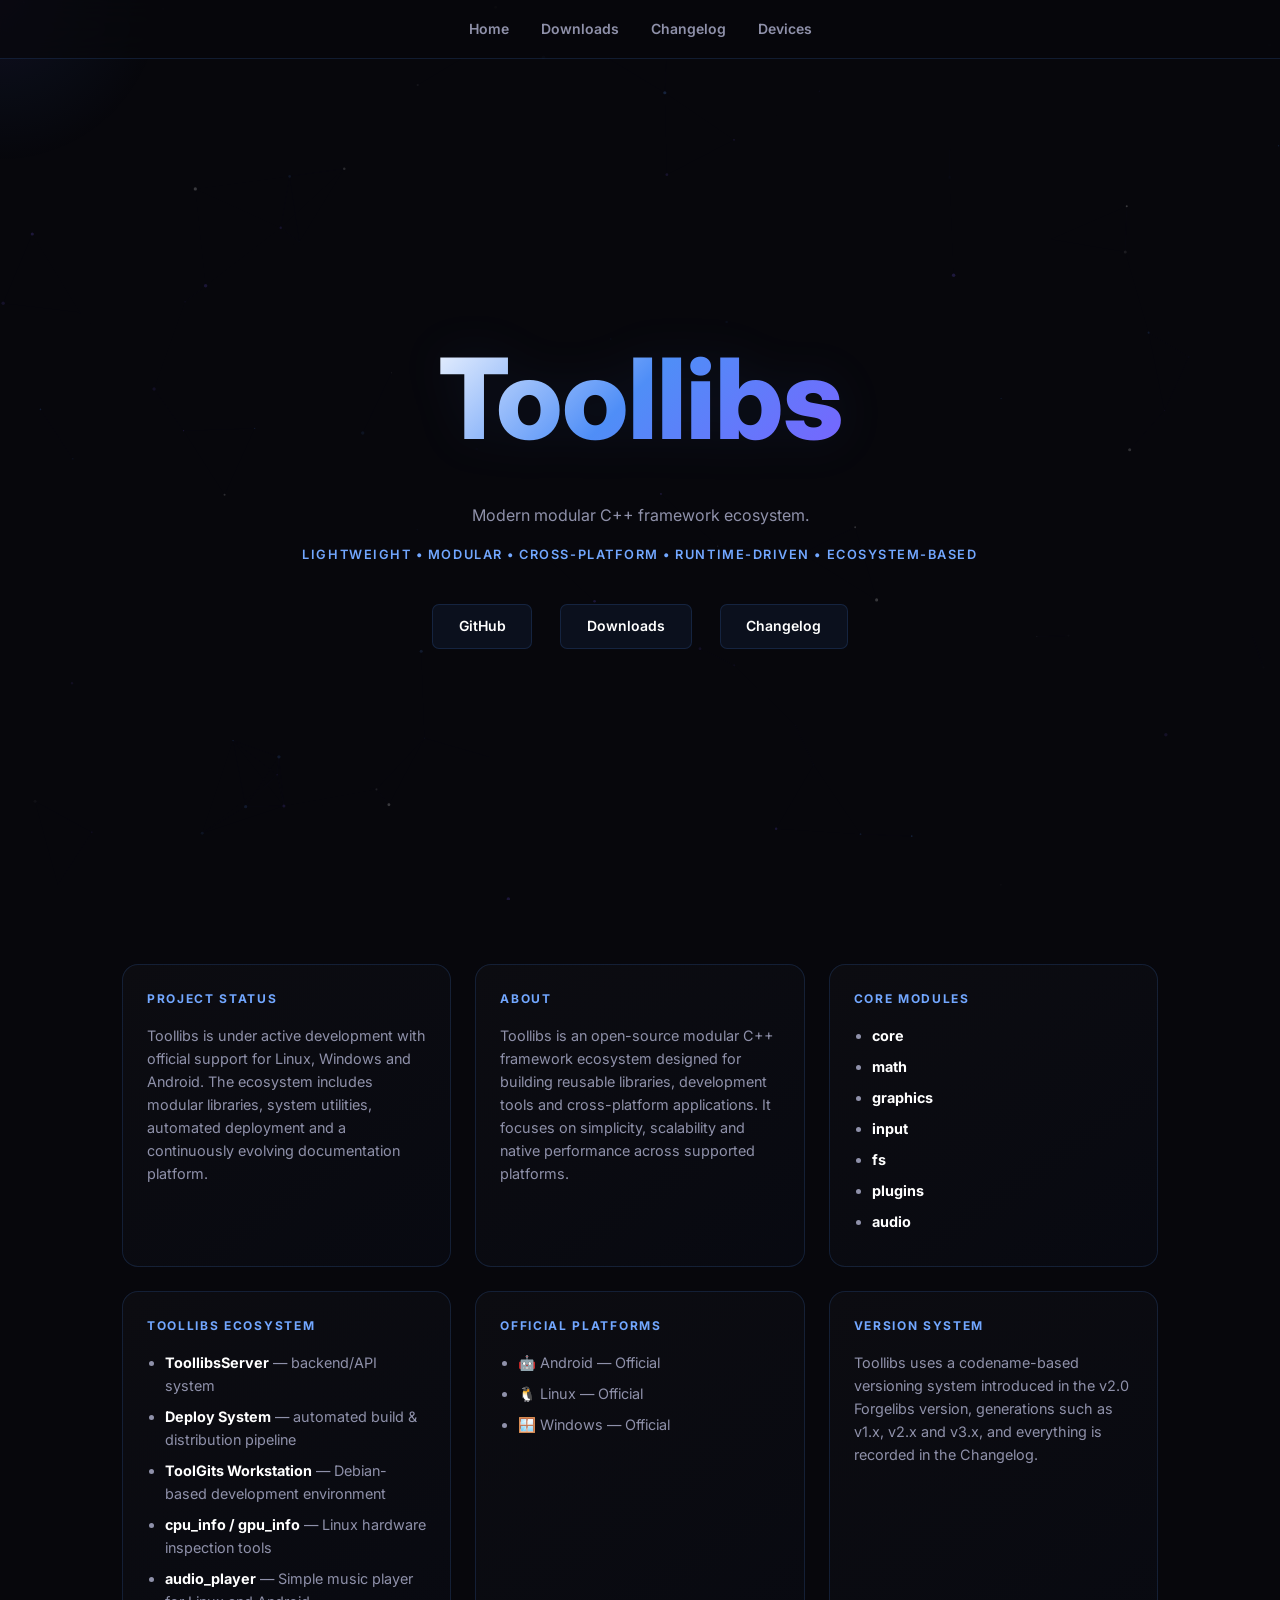
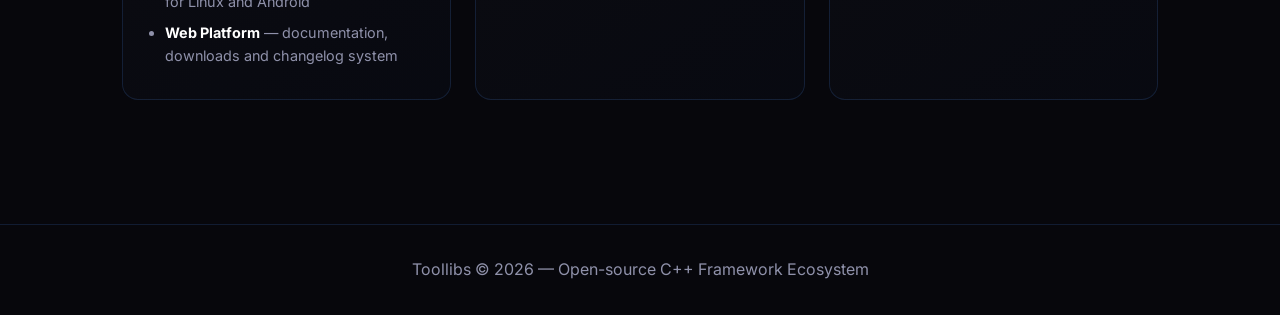
==== docs/index.html @ 31e25c8a "Update the index.html" ====
<!DOCTYPE html>
<html lang="en">
<head>
  <meta charset="UTF-8">
  <meta name="viewport" content="width=device-width, initial-scale=1.0">
  <title>Toollibs</title>
  <link rel="preconnect" href="https://fonts.googleapis.com">
  <link rel="preconnect" href="https://fonts.gstatic.com" crossorigin>
  <link href="https://fonts.googleapis.com/css2?family=Inter:wght@400;500;600;700;800&display=swap" rel="stylesheet">
  <link rel="stylesheet" href="style.css">
<link rel="stylesheet" href="style-modern.css">

</head>
<body>
  <canvas id="bg"></canvas>
  <div class="cursor-glow" id="glow"></div>

  <nav>
    <a href="index.html">Home</a>
    <a href="downloads.html">Downloads</a>
    <a href="changelog.html">Changelog</a>
    <a href="devices.html">Devices</a>
  </nav>

  <header class="hero">
    <h1>Toollibs</h1>
    <p class="subtitle">
      Modern modular C++ framework ecosystem.
    </p>
    <p class="tagline">
      Lightweight • Modular • Cross-platform • Runtime-driven • Ecosystem-based
    </p>
    <div class="hero-buttons">
      <a class="button"
         href="https://github.com/ToolGits/Toollibs"
         target="_blank"
         rel="noopener noreferrer">
        GitHub
      </a>
      <a class="button" href="downloads.html">
        Downloads
      </a>
      <a class="button" href="changelog.html">
        Changelog
      </a>
    </div>
  </header>

  <main>
    <div class="grid">
<section>

<h2>Project Status</h2>

<p>
Toollibs is under active development with official support for
Linux, Windows and Android. The ecosystem includes modular libraries,
system utilities, automated deployment and a continuously evolving
documentation platform.
</p>

</section>

<section>

<h2>About</h2>

<p>
Toollibs is an open-source modular C++ framework ecosystem designed
for building reusable libraries, development tools and cross-platform
applications. It focuses on simplicity, scalability and native
performance across supported platforms.
</p>

</section>

      <section>
        <h2>Core Modules</h2>
        <ul>
          <li><strong>core</strong></li>
          <li><strong>math</strong></li>
          <li><strong>graphics</strong></li>
          <li><strong>input</strong></li>
          <li><strong>fs</strong></li>
          <li><strong>plugins</strong></li>
          <li><strong>audio</strong></li>
        </ul>
      </section>

      <section>
        <h2>Toollibs Ecosystem</h2>
        <ul>
          <li><strong>ToollibsServer</strong> — backend/API system</li>
          <li><strong>Deploy System</strong> — automated build & distribution pipeline</li>
          <li><strong>ToolGits Workstation</strong> — Debian-based development environment</li>
          <li><strong>cpu_info / gpu_info</strong> — Linux hardware inspection tools</li>
          <li><strong>audio_player</strong> — Simple music player for Linux and Android</li>
          <li><strong>Web Platform</strong> — documentation, downloads and changelog system</li>
        </ul>
      </section>

<section>

<h2>Official Platforms</h2>

<ul>
  <li>🤖 Android — Official</li>
  <li>🐧 Linux — Official</li>
  <li>🪟 Windows — Official</li>
</ul>

</section>

      <section>
        <h2>Version System</h2>
        <p>
          Toollibs uses a codename-based versioning system introduced in the v2.0 Forgelibs version,
          generations such as v1.x, v2.x and v3.x, and everything is recorded in the Changelog.
        </p>
      </section>
    </div>
  </main>

  <footer>
    <p>Toollibs © 2026 — Open-source C++ Framework Ecosystem</p>
  </footer>

  <script src="system.js"></script>
<script>
  const canvas = document.getElementById('bg');
  const glow = document.getElementById('glow');

  const colors = [
    [79, 142, 247],
    [124, 95, 255],
    [255, 255, 255]
  ];

  if (canvas) {
    const ctx = canvas.getContext('2d');

    let W = 0;
    let H = 0;
    let dots = [];

    function resize() {
      W = canvas.width = window.innerWidth;
      H = canvas.height = window.innerHeight;
    }

    function mkDot() {
      return {
        x: Math.random() * W,
        y: Math.random() * H,
        r: Math.random() * 1.4 + 0.4,
        vx: (Math.random() - 0.5) * 0.3,
        vy: (Math.random() - 0.5) * 0.3,
        a: Math.random(),
        color: colors[Math.floor(Math.random() * colors.length)]
      };
    }

    function initDots() {
      const count = window.innerWidth < 768 ? 55 : 90;
      dots = Array.from({ length: count }, mkDot);
    }

    function drawDots() {
      ctx.clearRect(0, 0, W, H);

      for (let i = 0; i < dots.length; i++) {
        const d = dots[i];

        d.x += d.vx;
        d.y += d.vy;

        if (d.x < 0) d.x = W;
        if (d.x > W) d.x = 0;
        if (d.y < 0) d.y = H;
        if (d.y > H) d.y = 0;

        for (let j = i + 1; j < dots.length; j++) {
          const b = dots[j];

          const dx = d.x - b.x;
          const dy = d.y - b.y;
          const dist = Math.sqrt(dx * dx + dy * dy);

          if (dist < 130) {
            ctx.strokeStyle =
              `rgba(124,95,255,${0.12 * (1 - dist / 130)})`;

            ctx.lineWidth = 0.5;

            ctx.beginPath();
            ctx.moveTo(d.x, d.y);
            ctx.lineTo(b.x, b.y);
            ctx.stroke();
          }
        }

        const [r, g, b] = d.color;

        ctx.fillStyle =
          `rgba(${r},${g},${b},${d.a * 0.6})`;

        ctx.beginPath();
        ctx.arc(d.x, d.y, d.r, 0, Math.PI * 2);
        ctx.fill();
      }

      requestAnimationFrame(drawDots);
    }

    resize();
    initDots();
    drawDots();

    window.addEventListener('resize', () => {
      resize();
      initDots();
    });
  }

  if (glow) {
    function moveGlow(event) {
      glow.style.left = `${event.clientX}px`;
      glow.style.top = `${event.clientY}px`;
      glow.style.opacity = '1';
    }

    window.addEventListener('pointerdown', moveGlow);
    window.addEventListener('pointermove', moveGlow);

    window.addEventListener('pointerup', () => {
      glow.style.opacity = '0';
    });

    window.addEventListener('pointercancel', () => {
      glow.style.opacity = '0';
    });
  }

  const cards = document.querySelectorAll('.grid > section');

  if ('IntersectionObserver' in window) {
    const observer = new IntersectionObserver((entries) => {
      entries.forEach((entry) => {
        if (!entry.isIntersecting) return;

        const card = entry.target;
        const index = Array.from(
          card.parentElement.children
        ).indexOf(card);

        setTimeout(() => {
          card.classList.add('visible');
        }, index * 90);

        observer.unobserve(card);
      });
    }, {
      threshold: 0.12
    });

    cards.forEach((card) => {
      observer.observe(card);
    });
  } else {
    cards.forEach((card) => {
      card.classList.add('visible');
    });
  }
</script>
</body>
</html>
---- docs/style.css ----
/* =========================================
     TOOLLIBS UI SYSTEM
   Modern Framework Design
========================================= */

/* =========================
   ROOT VARIABLES
========================= */

:root {
  --bg: #0a0a0f;
  --bg2: #111827;
  --card: #161b22;

  --text: #e8e8f0;
  --muted: #9aa4b2;

  --accent: #4f8ef7;
  --accent2: #7c5fff;

  --green: #22c55e;
  --yellow: #f59e0b;

  --border: rgba(79, 142, 247, 0.15);
  --border2: rgba(255,255,255,0.06);

  --radius: 14px;
  --transition: 0.25s ease;
}

/* =========================
   RESET
========================= */

* {
  margin: 0;
  padding: 0;
  box-sizing: border-box;
}

html {
  scroll-behavior: smooth;
}

body {
  background: var(--bg);
  color: var(--text);
  font-family: "Inter", sans-serif;
  line-height: 1.6;
  min-height: 100vh;
  overflow-x: hidden;
}

/* =========================
   SELECTION
========================= */

::selection {
  background: var(--accent);
  color: white;
}

/* =========================
   SCROLLBAR
========================= */

::-webkit-scrollbar {
  width: 10px;
}

::-webkit-scrollbar-track {
  background: var(--bg2);
}

::-webkit-scrollbar-thumb {
  background: #2b2f3a;
  border-radius: 10px;
}

::-webkit-scrollbar-thumb:hover {
  background: var(--accent);
}

/* =========================
   NAVBAR (glass style)
========================= */

nav {
  position: fixed;
  top: 0;
  left: 0;
  right: 0;

  display: flex;
  justify-content: center;
  gap: 30px;

  padding: 16px 20px;

  background: rgba(17, 24, 39, 0.7);
  backdrop-filter: blur(16px);

  border-bottom: 1px solid var(--border2);

  z-index: 1000;
}

nav a {
  color: var(--muted);
  text-decoration: none;
  font-weight: 600;
  font-size: 15px;
  transition: var(--transition);
}

nav a:hover {
  color: var(--text);
}

/* =========================
   HERO
========================= */

.hero {
  min-height: 100vh;
  display: flex;
  flex-direction: column;
  align-items: center;
  justify-content: center;
  text-align: center;
  padding: 120px 20px 60px;
  position: relative;
  z-index: 1;
}

.hero h1 {
  font-size: clamp(3rem, 8vw, 6.5rem);
  font-weight: 800;

  background: linear-gradient(135deg, #fff, var(--accent), var(--accent2));
  -webkit-background-clip: text;
  -webkit-text-fill-color: transparent;
}

.subtitle {
  margin-top: 15px;
  color: var(--muted);
  max-width: 600px;
}

.tagline {
  margin-top: 10px;
  font-size: 13px;
  letter-spacing: 0.12em;
  text-transform: uppercase;
  color: var(--accent);
}

.page-header {
  text-align: center;
  padding: 80px 20px 40px;
}

.page-header h1 {
  font-size: 48px;
  font-weight: 800;
  color: var(--text);
  margin-bottom: 10px;
}

.page-header p {
  font-size: 18px;
  color: var(--muted);
  max-width: 700px;
  margin: 0 auto;
  line-height: 1.6;
}

/* =========================
   BUTTONS
========================= */

.button {
  display: inline-block;
  padding: 10px 18px;
  border-radius: 10px;

  background: var(--accent);
  color: white;

  text-decoration: none;
  font-weight: 600;

  margin: 6px;

  transition: var(--transition);
}

.button:hover {
  transform: translateY(-2px);
  background: var(--accent2);
}

/* =========================
   MAIN LAYOUT
========================= */

main {
  max-width: 1100px;
  margin: auto;
  padding: 60px 20px;
}

.grid {
  display: grid;
  grid-template-columns: repeat(auto-fit, minmax(280px, 1fr));
  gap: 20px;
}

/* =========================
   CARDS / SECTIONS
========================= */

section {
  background: var(--card);
  border: 1px solid var(--border2);
  border-radius: var(--radius);
  padding: 20px;

  transition: var(--transition);
}

section:hover {
  transform: translateY(-5px);
  border-color: var(--accent);
}

/* =========================
   TYPOGRAPHY
========================= */

h1, h2, h3 {
  font-weight: 700;
}

h2 {
  margin-bottom: 12px;
  color: var(--accent);
}

p {
  color: var(--muted);
}

/* =========================
   LISTS
========================= */

ul {
  padding-left: 18px;
  color: var(--muted);
}

li {
  margin-bottom: 8px;
}

strong {
  color: var(--text);
}

/* =========================
   BADGES
========================= */

.badge {
  display: inline-block;
  padding: 4px 10px;
  border-radius: 999px;
  font-size: 12px;
  font-weight: 700;
  margin-top: 8px;
}

/* states */
.badge.tested {
  background: var(--green);
  color: white;
}

.badge.compatible {
  background: var(--accent);
  color: white;
}

.badge.unknown {
  background: #2b2f3a;
  color: #c9d1d9;
}

.badge.new {
  background: var(--green);
  color: white;
}

.badge.planned {
  background: var(--yellow);
  color: black;
}

.badge.partial {
    background: #fbbf24;
    color: #111827;
    border: 1px solid #d97706;
}

/* =========================
   CHANGELONG SYSTEM
========================= */

.changelog-card {
  margin-bottom: 18px;
  border-radius: var(--radius);
  overflow: hidden;
  border: 1px solid var(--border2);
  background: var(--card);
}

.changelog-header {
  display: flex;
  justify-content: space-between;
  align-items: center;
  padding: 16px;
  cursor: pointer;
  background: rgba(255,255,255,0.03);
}

.changelog-header:hover {
  background: rgba(79,142,247,0.08);
}

.changelog-content {
  max-height: 0;
  overflow: hidden;
  opacity: 0;
  transform: translateY(-6px);
  transition: all 0.3s ease;
}

.changelog-card.open .changelog-content {
  max-height: 2000px;
  opacity: 1;
  transform: translateY(0);
}

/* =========================
   EFFECTS SYSTEM
========================= */

canvas#bg {
  position: fixed;
  inset: 0;
  z-index: 0;
  pointer-events: none;
  opacity: 0.35;
}

.cursor-glow {
  position: fixed;
  width: 300px;
  height: 300px;
  border-radius: 50%;

  pointer-events: none;
  z-index: 0;

  background: radial-gradient(circle, rgba(79,142,247,0.08), transparent 70%);
  transform: translate(-50%, -50%);
}

/* =========================
   FOOTER
========================= */

footer {
  text-align: center;
  padding: 30px;
  color: var(--muted);
  border-top: 1px solid var(--border2);
  margin-top: 60px;
}

/* =========================
   RESPONSIVE
========================= */

@media (max-width: 768px) {
  nav {
    flex-wrap: wrap;
    gap: 12px;
  }

  .hero h1 {
    font-size: 3rem;
  }

  .grid {
    grid-template-columns: 1fr;
  }
}
---- docs/style-modern.css ----
/* =========================================
     TOOLLIBS MODERN UI SYSTEM
========================================= */

/* =========================
   ROOT / DESIGN TOKENS
========================= */

:root {
  --bg: #07070c;
  --bg2: #0d0d16;
  --surface: #11111c;
  --surface2: #171725;

  --text: #ffffff;
  --text-soft: #e8e8f0;
  --muted: #8f91aa;

  --blue: #4f8ef7;
  --blue-light: #72a7ff;

  --purple: #7c5fff;
  --purple-light: #9b87ff;

  --gradient: linear-gradient(
    135deg,
    #ffffff 0%,
    var(--blue) 48%,
    var(--purple) 100%
  );

  --border: rgba(79, 142, 247, 0.16);
  --border-strong: rgba(124, 95, 255, 0.45);

  --glass: rgba(7, 7, 12, 0.72);
  --glass-light: rgba(255, 255, 255, 0.035);

  --green: #4ade80;
  --yellow: #fbbf24;
  --red: #f87171;

  --radius: 12px;
  --radius-small: 7px;
  --radius-large: 16px;

  --transition: 0.25s ease;

  --content-width: 1100px;
}


/* =========================
   RESET
========================= */

*,
*::before,
*::after {
  box-sizing: border-box;
}

html {
  scroll-behavior: smooth;
}

body {
  margin: 0;
  min-height: 100vh;

  background: var(--bg);
  color: var(--text);

  font-family: "Inter", sans-serif;
  line-height: 1.6;

  overflow-x: hidden;
}


/* =========================
   SELECTION
========================= */

::selection {
  background: var(--purple);
  color: #ffffff;
}


/* =========================
   SCROLLBAR
========================= */

::-webkit-scrollbar {
  width: 10px;
}

::-webkit-scrollbar-track {
  background: var(--bg2);
}

::-webkit-scrollbar-thumb {
  background: linear-gradient(
    180deg,
    var(--blue),
    var(--purple)
  );

  border-radius: 10px;
}

::-webkit-scrollbar-thumb:hover {
  background: var(--purple);
}


/* =========================
   BACKGROUND SYSTEM
========================= */

canvas#bg {
  position: fixed;
  inset: 0;

  width: 100%;
  height: 100%;

  z-index: 0;
  pointer-events: none;

  opacity: 0.35;
}

.cursor-glow {
  position: fixed;

  width: 320px;
  height: 320px;

  border-radius: 50%;

  pointer-events: none;
  z-index: 0;

  background:
    radial-gradient(
      circle,
      rgba(124, 95, 255, 0.09),
      rgba(79, 142, 247, 0.04) 40%,
      transparent 72%
    );

  transform: translate(-50%, -50%);
}

@media (hover: none) and (pointer: coarse) {
  .cursor-glow {
    width: 270px;
    height: 270px;
  }
}

/* =========================
   NAVIGATION
========================= */

nav {
  position: fixed;

  top: 0;
  left: 0;
  right: 0;

  display: flex;
  justify-content: center;
  align-items: center;

  gap: 2rem;

  padding: 1.1rem 2.5rem;

  background: var(--glass);

  backdrop-filter: blur(18px);
  -webkit-backdrop-filter: blur(18px);

  border-bottom: 1px solid var(--border);

  z-index: 1000;
}

nav a {
  position: relative;

  color: var(--muted);

  text-decoration: none;

  font-size: 0.875rem;
  font-weight: 600;

  transition:
    color var(--transition),
    transform var(--transition);
}

nav a::after {
  content: "";

  position: absolute;

  left: 50%;
  bottom: -7px;

  width: 0;
  height: 2px;

  border-radius: 2px;

  background: var(--gradient);

  transform: translateX(-50%);

  transition: width var(--transition);
}

nav a:hover {
  color: var(--text);
}

nav a:hover::after {
  width: 100%;
}


/* =========================
   HERO
========================= */

.hero {
  min-height: 100vh;

  display: flex;
  flex-direction: column;

  align-items: center;
  justify-content: center;

  text-align: center;

  padding: 8rem 2rem 4rem;

  position: relative;
  z-index: 1;
}

.hero h1 {
  margin: 0;

  font-size: clamp(3.5rem, 10vw, 7rem);
  font-weight: 800;

  background: var(--gradient);

  -webkit-background-clip: text;
  background-clip: text;

  -webkit-text-fill-color: transparent;

  filter:
    drop-shadow(0 0 24px rgba(79, 142, 247, 0.08));
}

.subtitle {
  max-width: 600px;

  margin: 15px auto 0;

  color: var(--muted);

  line-height: 1.6;
}

.tagline {
  margin-top: 1rem;

  color: var(--blue-light);

  font-size: 0.8rem;
  font-weight: 600;

  letter-spacing: 0.12em;

  text-transform: uppercase;
}


/* =========================
   PAGE HEADER
========================= */

.page-header {
  position: relative;
  z-index: 1;

  text-align: center;

  padding: 8rem 2rem 3rem;
}

.page-header h1 {
  margin: 0 0 10px;

  font-size: clamp(2.5rem, 6vw, 4rem);
  font-weight: 800;

  background: var(--gradient);

  -webkit-background-clip: text;
  background-clip: text;

  -webkit-text-fill-color: transparent;
}

.page-header p {
  max-width: 700px;

  margin: 0 auto;

  color: var(--muted);

  font-size: 1.05rem;
  line-height: 1.6;
}


/* =========================
   HERO BUTTONS
========================= */

.hero-buttons {
  margin-top: 2rem;

  display: flex;
  justify-content: center;
  align-items: center;

  gap: 1rem;

  flex-wrap: wrap;
}


/* =========================
   BUTTONS
========================= */

.button {
  display: inline-block;

  padding: 0.65rem 1.6rem;

  border-radius: var(--radius-small);

  color: var(--text);

  background: rgba(79, 142, 247, 0.07);

  border: 1px solid var(--border);

  text-decoration: none;

  font-size: 0.875rem;
  font-weight: 600;

  transition:
    transform var(--transition),
    border-color var(--transition),
    background var(--transition),
    box-shadow var(--transition);
}

.button:hover {
  transform: translateY(-2px);

  border-color: var(--border-strong);

  background:
    linear-gradient(
      135deg,
      rgba(79, 142, 247, 0.12),
      rgba(124, 95, 255, 0.12)
    );

  box-shadow:
    0 8px 30px rgba(79, 142, 247, 0.08);
}

.button.primary {
  color: #ffffff;

  background:
    linear-gradient(
      135deg,
      var(--blue),
      var(--purple)
    );

  border-color: transparent;
}

.button.primary:hover {
  background:
    linear-gradient(
      135deg,
      var(--purple),
      var(--blue)
    );

  box-shadow:
    0 8px 30px rgba(124, 95, 255, 0.2);
}

.button.secondary {
  background: rgba(255, 255, 255, 0.03);
}


/* =========================
   MAIN
========================= */

main {
  position: relative;
  z-index: 1;

  width: 100%;
  max-width: var(--content-width);

  margin: 0 auto;

  padding: 4rem 2rem;
}


/* =========================
   GRID
========================= */

.grid {
  display: grid;

  grid-template-columns:
    repeat(auto-fit, minmax(280px, 1fr));

  gap: 1.5rem;
}


/* =========================
   CARDS
========================= */

.grid > section {
  background:
    linear-gradient(
      145deg,
      rgba(255, 255, 255, 0.025),
      rgba(79, 142, 247, 0.025)
    );

  border: 1px solid var(--border);

  border-radius: var(--radius-large);

  padding: 1.5rem;

  transition:
    transform var(--transition),
    border-color var(--transition),
    background var(--transition),
    box-shadow var(--transition);

  opacity: 0;

  transform: translateY(20px);
}

.grid > section.visible {
  opacity: 1;
  transform: translateY(0);
}

.grid > section:hover {
  transform: translateY(-4px);

  border-color: var(--border-strong);

  background:
    linear-gradient(
      145deg,
      rgba(79, 142, 247, 0.05),
      rgba(124, 95, 255, 0.05)
    );

  box-shadow:
    0 12px 40px rgba(0, 0, 0, 0.2);
}


/* =========================
   CARD HEADINGS
========================= */

.grid > section h2 {
  margin: 0 0 1rem;

  font-size: 0.75rem;
  font-weight: 700;

  letter-spacing: 0.14em;

  text-transform: uppercase;

  color: var(--blue-light);
}


/* =========================
   TYPOGRAPHY
========================= */

h1,
h2,
h3 {
  font-weight: 700;
}

p {
  color: var(--muted);
}

strong {
  color: var(--text);
}


/* =========================
   LISTS
========================= */

ul {
  padding-left: 18px;

  color: var(--muted);
}

li {
  margin-bottom: 8px;
}


/* =========================
   CARD TEXT
========================= */

.grid > section p,
.grid > section li {
  color: var(--muted);

  font-size: 0.9rem;

  line-height: 1.6;
}


/* =========================
   BADGES
========================= */

.badge {
  display: inline-block;

  padding: 0.25rem 0.7rem;

  margin-top: 8px;

  border-radius: 999px;

  font-size: 0.7rem;
  font-weight: 600;

  line-height: 1.4;
}

.badge.stable {
  background: rgba(74, 222, 128, 0.15);
  color: var(--green);
}

.badge.tested {
  background: rgba(79, 142, 247, 0.15);
  color: var(--blue-light);
}

.badge.compatible {
  background: rgba(79, 142, 247, 0.15);
  color: var(--blue-light);
}

.badge.unknown {
  background: rgba(255, 255, 255, 0.06);
  color: var(--muted);
}

.badge.new {
  background: rgba(74, 222, 128, 0.15);
  color: var(--green);
}

.badge.planned {
  background: rgba(251, 191, 36, 0.15);
  color: var(--yellow);
}

.badge.partial {
  background: rgba(251, 191, 36, 0.15);
  color: var(--yellow);

  border: 1px solid rgba(217, 119, 6, 0.5);
}


/* =========================
   CHANGELOG
========================= */

.changelog-card {
  margin-bottom: 18px;

  overflow: hidden;

  border-radius: var(--radius);

  border: 1px solid var(--border);

  background: var(--surface);

  transition:
    border-color var(--transition),
    box-shadow var(--transition);
}

.changelog-card:hover {
  border-color: var(--border-strong);

  box-shadow:
    0 10px 35px rgba(0, 0, 0, 0.18);
}

.changelog-header {
  display: flex;

  justify-content: space-between;
  align-items: center;

  padding: 16px;

  cursor: pointer;

  background: var(--glass-light);

  transition: background var(--transition);
}

.changelog-header:hover {
  background:
    linear-gradient(
      90deg,
      rgba(79, 142, 247, 0.08),
      rgba(124, 95, 255, 0.08)
    );
}

.changelog-content {
  max-height: 0;

  overflow: hidden;

  opacity: 0;

  transform: translateY(-6px);

  transition:
    max-height 0.3s ease,
    opacity 0.3s ease,
    transform 0.3s ease;
}

.changelog-card.open .changelog-content {
  max-height: 2000px;

  opacity: 1;

  transform: translateY(0);
}

.changelog-content p,
.changelog-content li {
  color: var(--muted);

  line-height: 1.6;
}

.changelog-content ul {
  padding:
    1rem
    1.5rem
    1rem
    2.5rem;
}


/* =========================
   FOOTER
========================= */

footer {
  position: relative;
  z-index: 1;

  margin-top: 60px;

  padding: 2rem;

  text-align: center;

  color: var(--muted);

  border-top: 1px solid var(--border);
}

footer p {
  margin: 0;

  color: var(--muted);
}


/* =========================
   LINKS
========================= */

a {
  color: var(--blue-light);

  transition: color var(--transition);
}

a:hover {
  color: var(--purple-light);
}


/* =========================
   RESPONSIVE
========================= */

@media (max-width: 768px) {

  nav {
    gap: 12px;

    padding: 1rem;

    flex-wrap: wrap;
  }

  nav a {
    font-size: 0.8rem;
  }

  .hero {
    padding: 7rem 1.5rem 3rem;
  }

  .hero h1 {
    font-size: 3rem;
  }

  .subtitle {
    font-size: 0.95rem;
  }

  .tagline {
    font-size: 0.7rem;
    letter-spacing: 0.08em;
  }

  .page-header {
    padding: 7rem 1.5rem 2.5rem;
  }

  .page-header h1 {
    font-size: 2.5rem;
  }

  .page-header p {
    font-size: 0.95rem;
  }

  main {
    padding: 3rem 1rem;
  }

  .grid {
    grid-template-columns: 1fr;
    gap: 1rem;
  }

  .grid > section {
    padding: 1.25rem;
  }

  .hero-buttons {
    gap: 0.5rem;
  }

  .button {
    padding: 0.6rem 1.25rem;
  }
}


/* =========================
   SMALL MOBILE
========================= */

@media (max-width: 480px) {

  nav {
    gap: 8px;
  }

  nav a {
    font-size: 0.75rem;
  }

  .hero h1 {
    font-size: 2.5rem;
  }

  .tagline {
    line-height: 1.5;
  }

  .button {
    width: 100%;
    text-align: center;
  }
}


/* =========================
   REDUCED MOTION
========================= */

@media (prefers-reduced-motion: reduce) {

  html {
    scroll-behavior: auto;
  }

  *,
  *::before,
  *::after {
    transition-duration: 0.01ms !important;
    animation-duration: 0.01ms !important;
    animation-iteration-count: 1 !important;
  }

  .grid > section {
    opacity: 1;
    transform: none;
  }
}
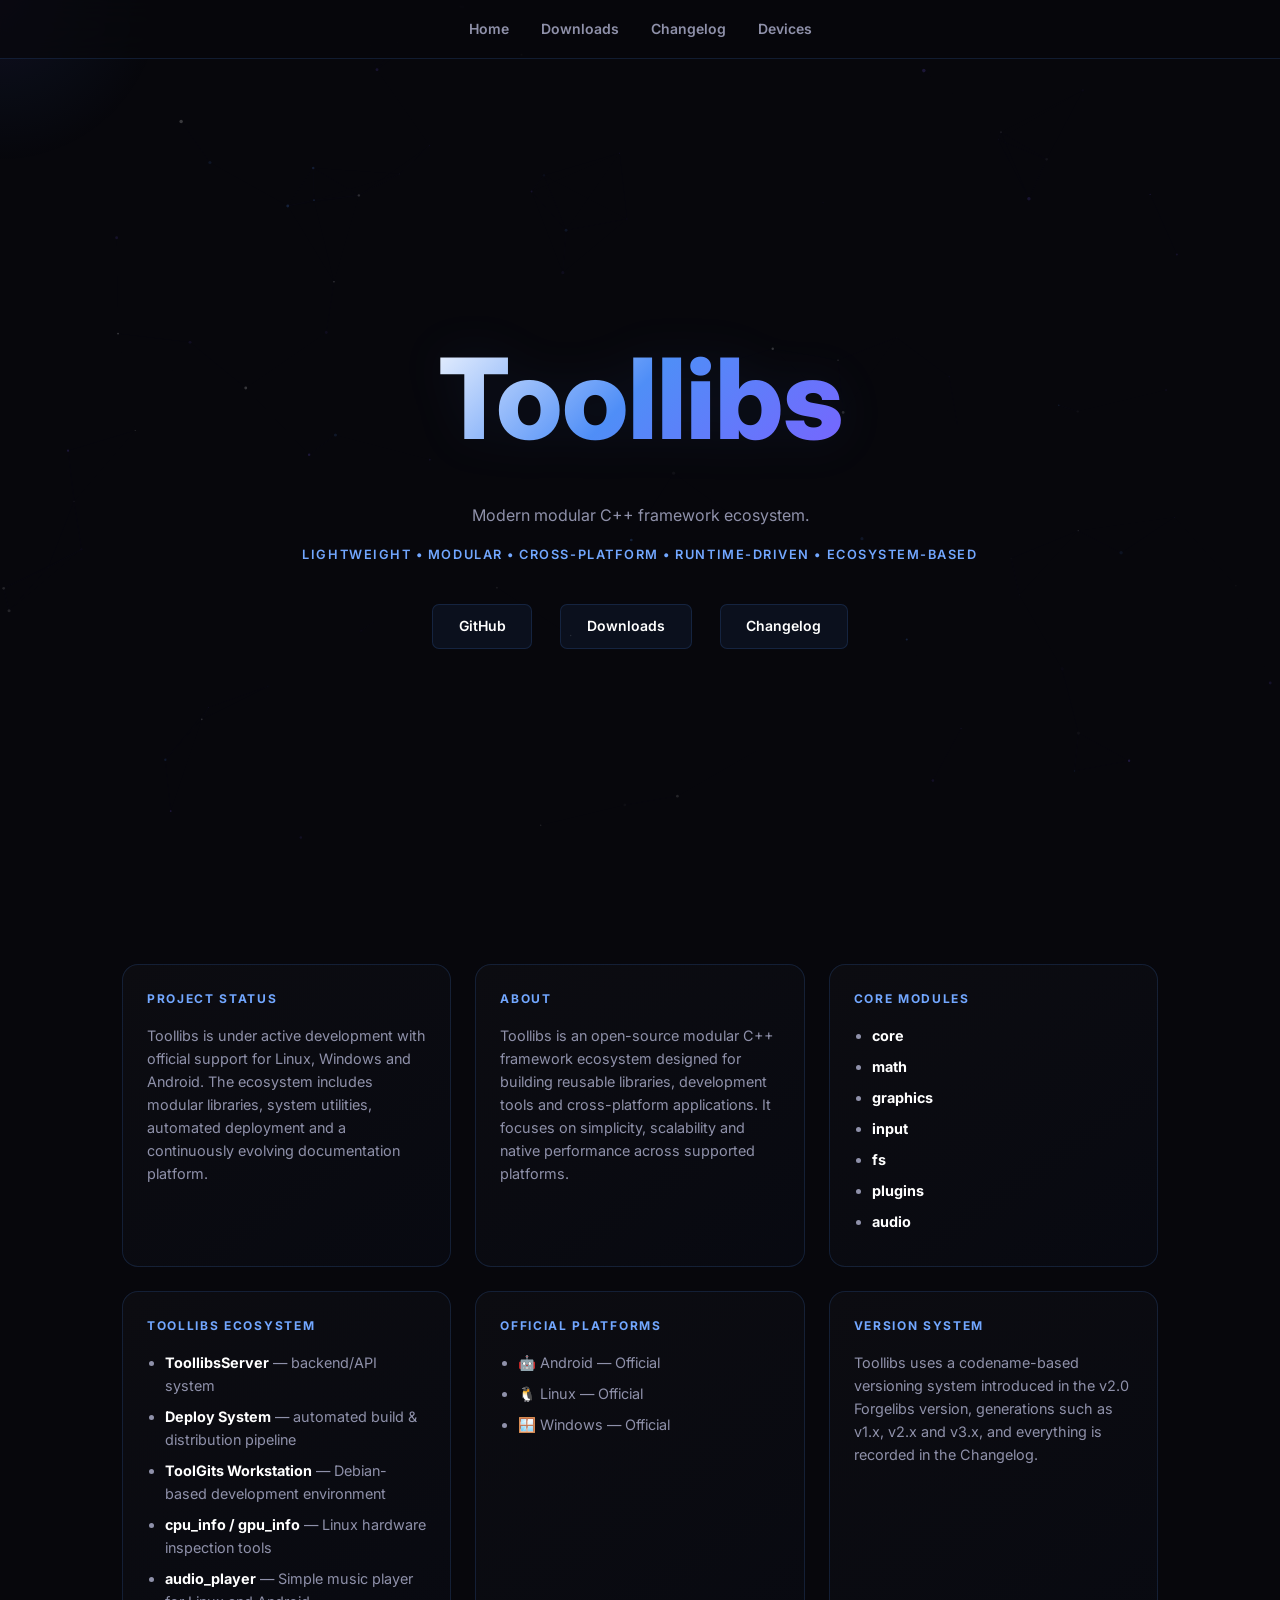
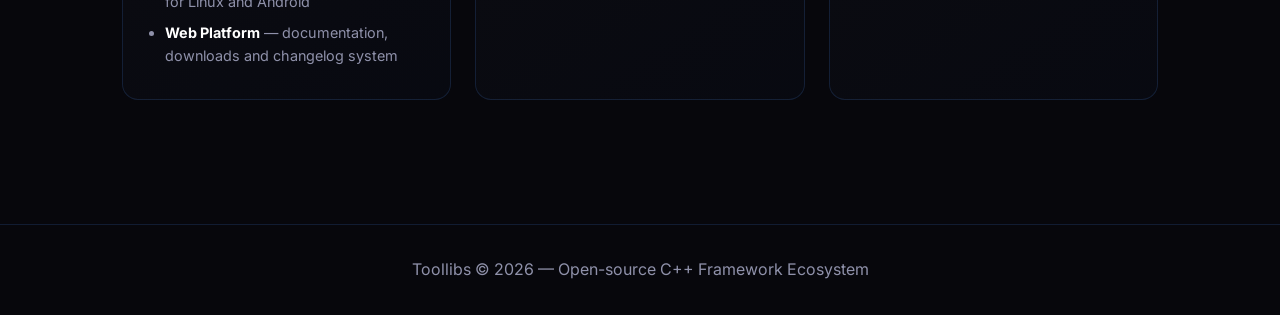
==== commit 98002323: "Update the index.html" ====
--- a/docs/index.html
+++ b/docs/index.html
@@ -222,24 +222,19 @@
     });
   }
 
-  if (glow) {
-    function moveGlow(event) {
-      glow.style.left = `${event.clientX}px`;
-      glow.style.top = `${event.clientY}px`;
-      glow.style.opacity = '1';
-    }
-
-    window.addEventListener('pointerdown', moveGlow);
-    window.addEventListener('pointermove', moveGlow);
-
-    window.addEventListener('pointerup', () => {
-      glow.style.opacity = '0';
-    });
-
-    window.addEventListener('pointercancel', () => {
-      glow.style.opacity = '0';
-    });
+if (glow && window.matchMedia('(hover: hover) and (pointer: fine)').matches) {
+  function moveGlow(event) {
+    glow.style.left = `${event.clientX}px`;
+    glow.style.top = `${event.clientY}px`;
+    glow.style.opacity = '1';
   }
+
+  window.addEventListener('mousemove', moveGlow);
+
+  window.addEventListener('mouseleave', () => {
+    glow.style.opacity = '0';
+  });
+}
 
   const cards = document.querySelectorAll('.grid > section');
 
--- a/docs/style-modern.css
+++ b/docs/style-modern.css
@@ -155,8 +155,7 @@
 
 @media (hover: none) and (pointer: coarse) {
   .cursor-glow {
-    width: 270px;
-    height: 270px;
+    display: none;
   }
 }
 
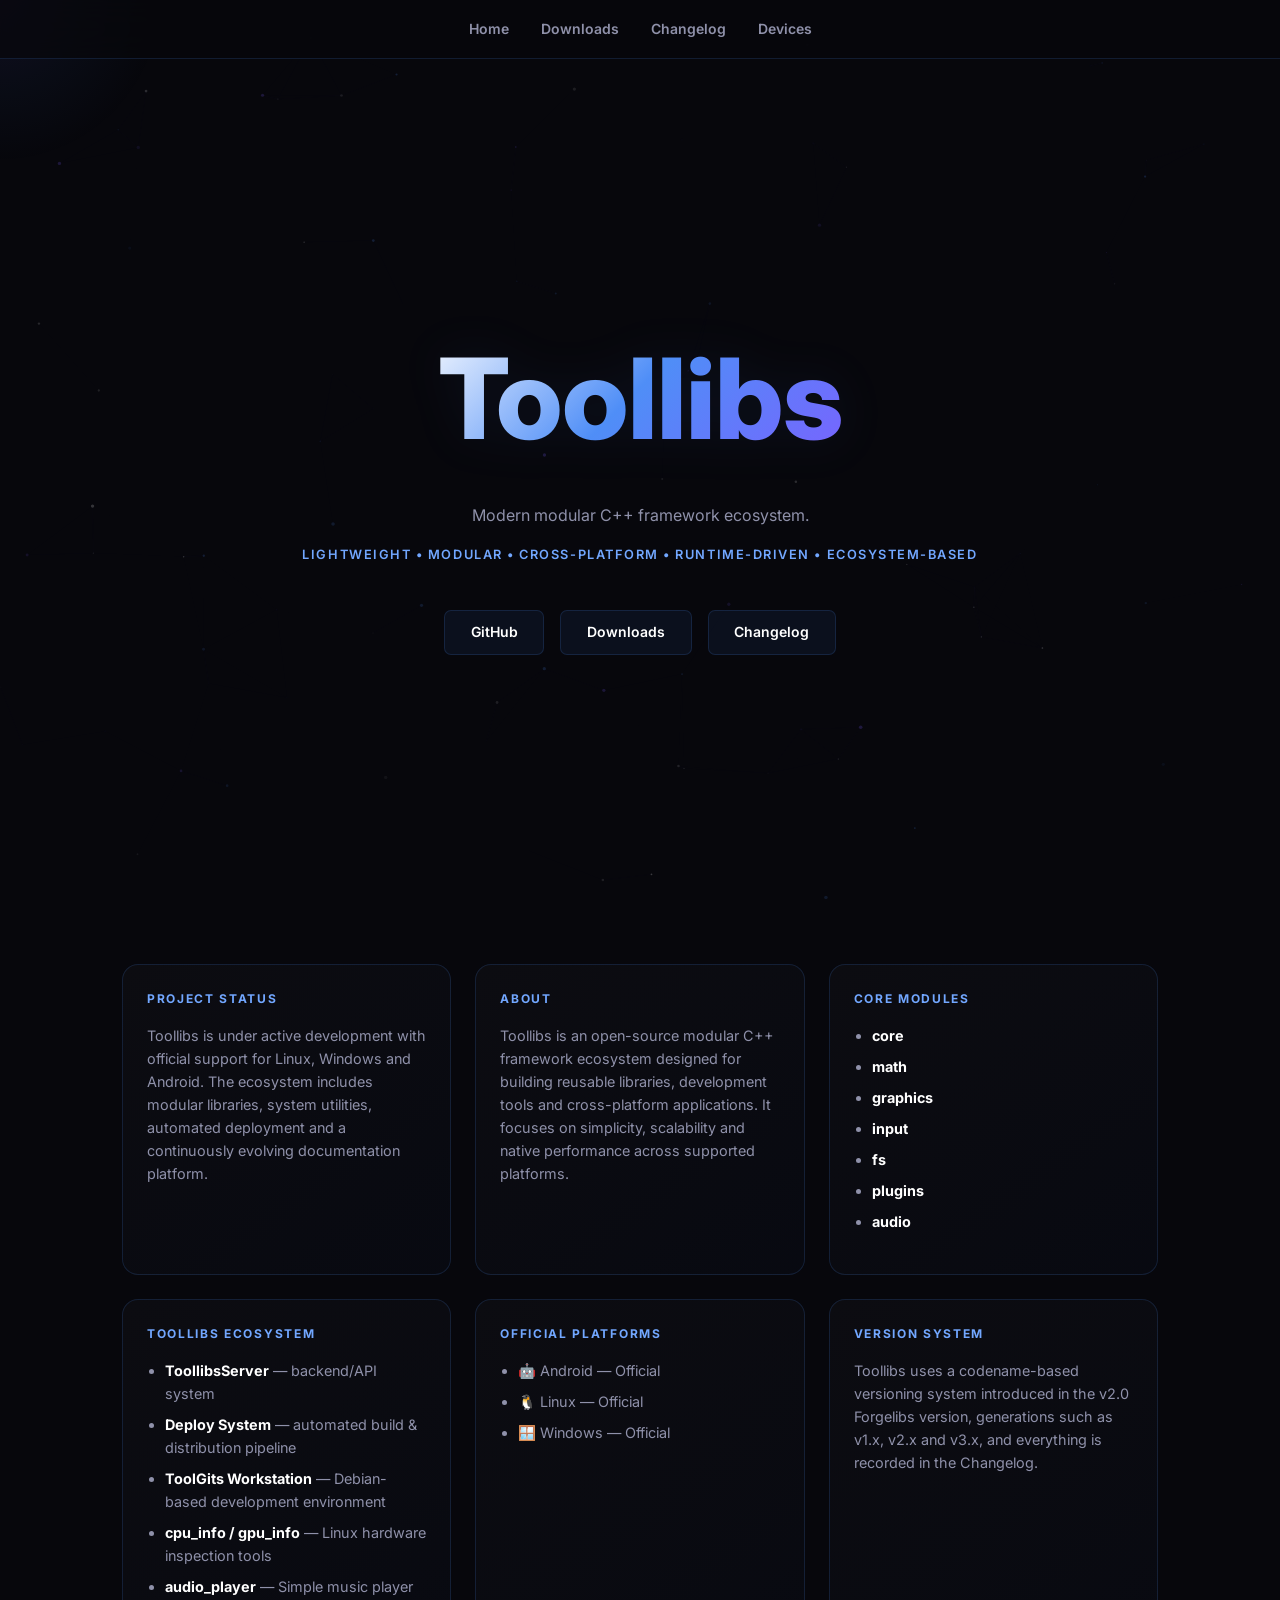
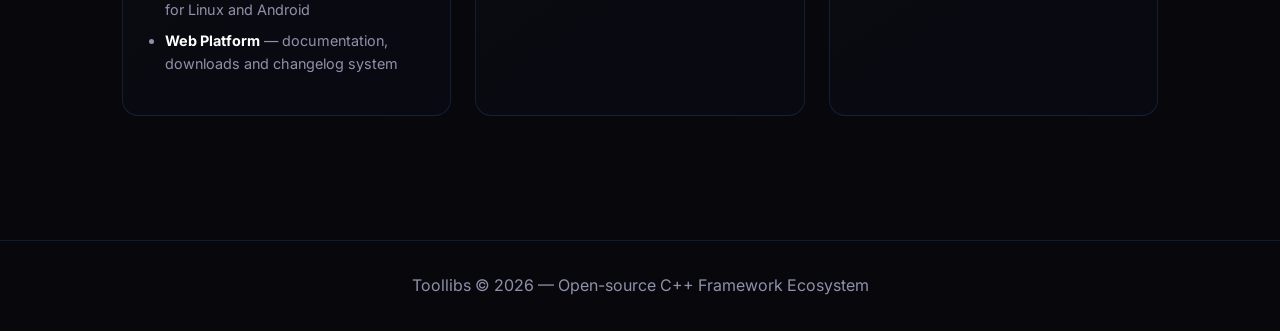
==== commit e99c27aa: "Update the index.html" ====
--- a/docs/index.html
+++ b/docs/index.html
@@ -7,7 +7,6 @@
   <link rel="preconnect" href="https://fonts.googleapis.com">
   <link rel="preconnect" href="https://fonts.gstatic.com" crossorigin>
   <link href="https://fonts.googleapis.com/css2?family=Inter:wght@400;500;600;700;800&display=swap" rel="stylesheet">
-  <link rel="stylesheet" href="style.css">
 <link rel="stylesheet" href="style-modern.css">
 
 </head>
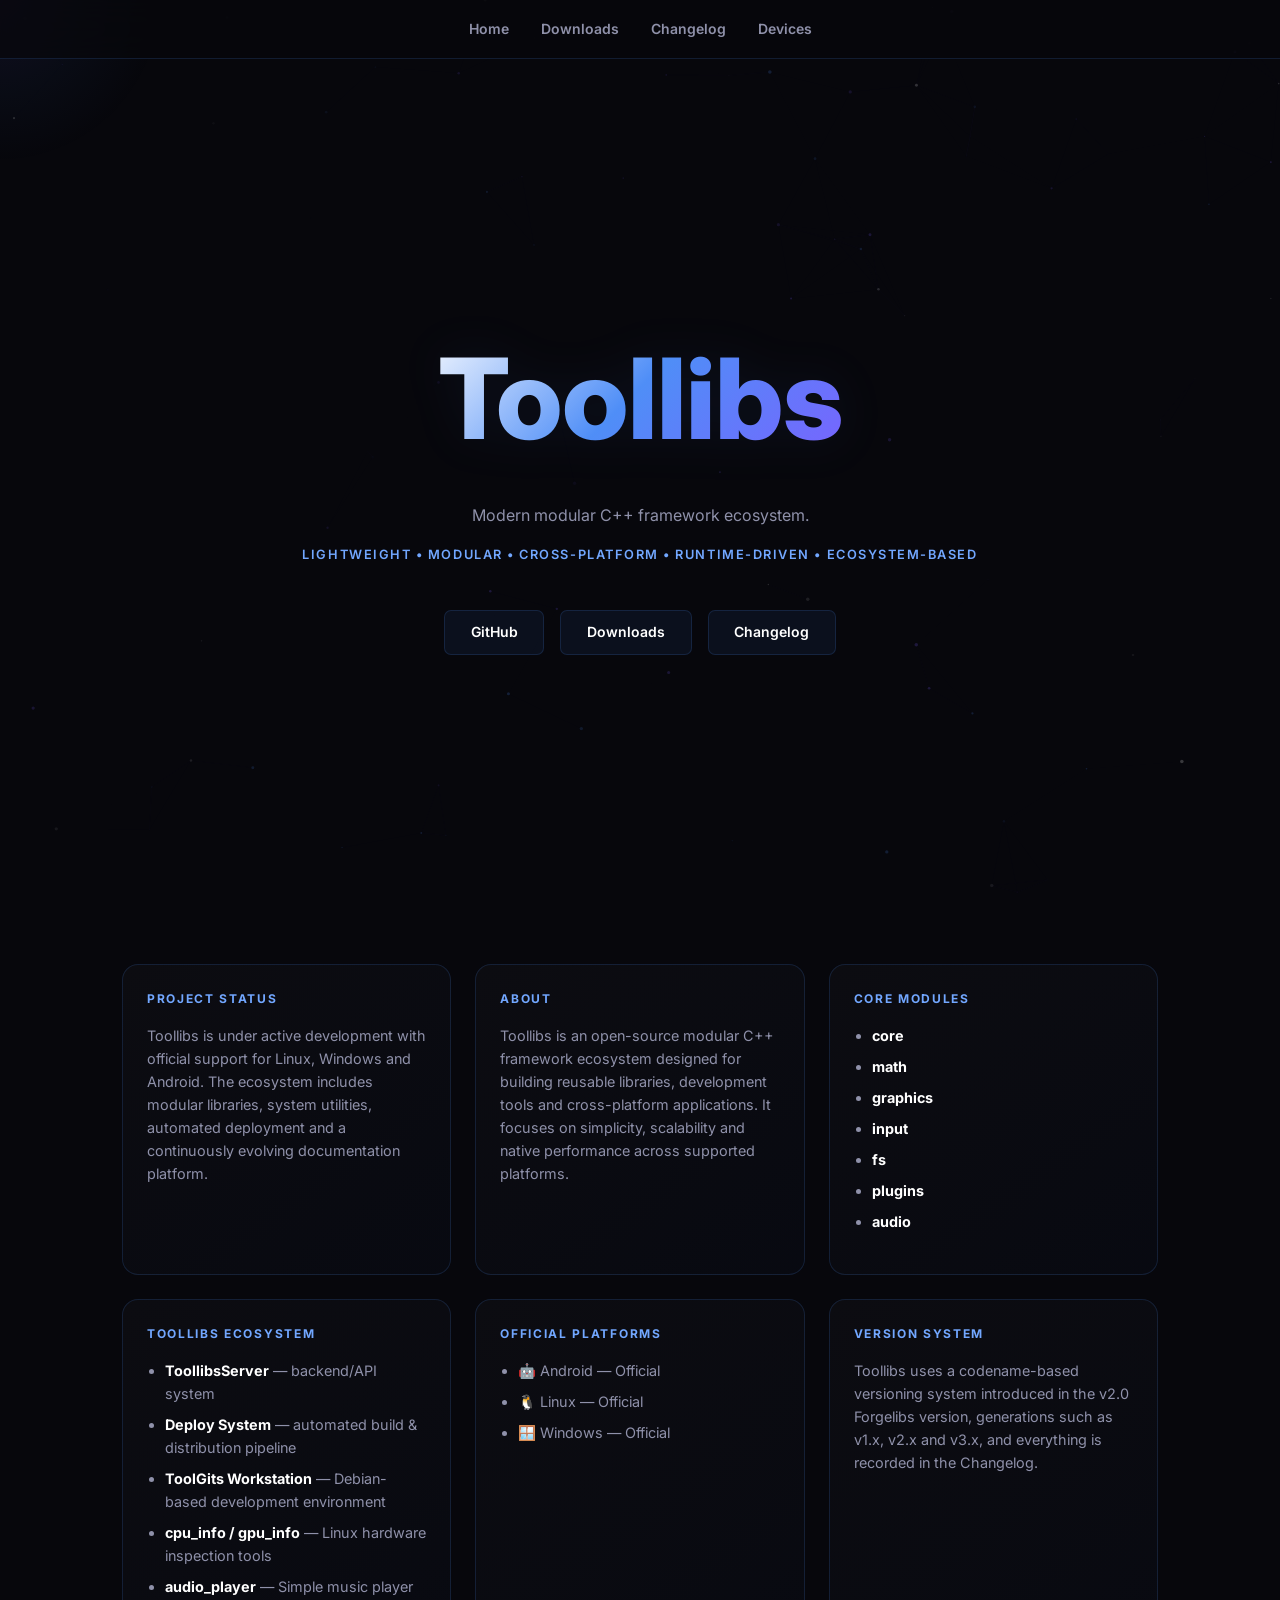
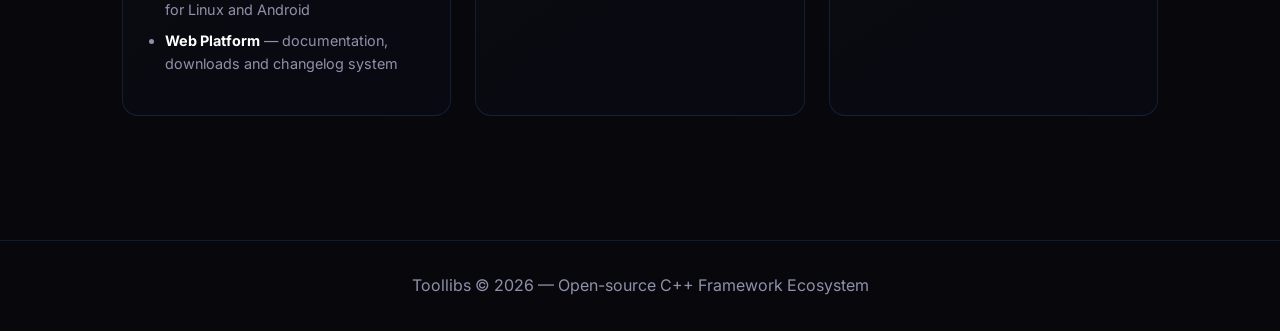
==== commit c3438267: "Update the index.html" ====
--- a/docs/index.html
+++ b/docs/index.html
@@ -3,7 +3,7 @@
 <head>
   <meta charset="UTF-8">
   <meta name="viewport" content="width=device-width, initial-scale=1.0">
-  <title>Toollibs</title>
+  <title>Toollibs — Modern Modular C++ Framework Ecosystem</title>
   <link rel="preconnect" href="https://fonts.googleapis.com">
   <link rel="preconnect" href="https://fonts.gstatic.com" crossorigin>
   <link href="https://fonts.googleapis.com/css2?family=Inter:wght@400;500;600;700;800&display=swap" rel="stylesheet">
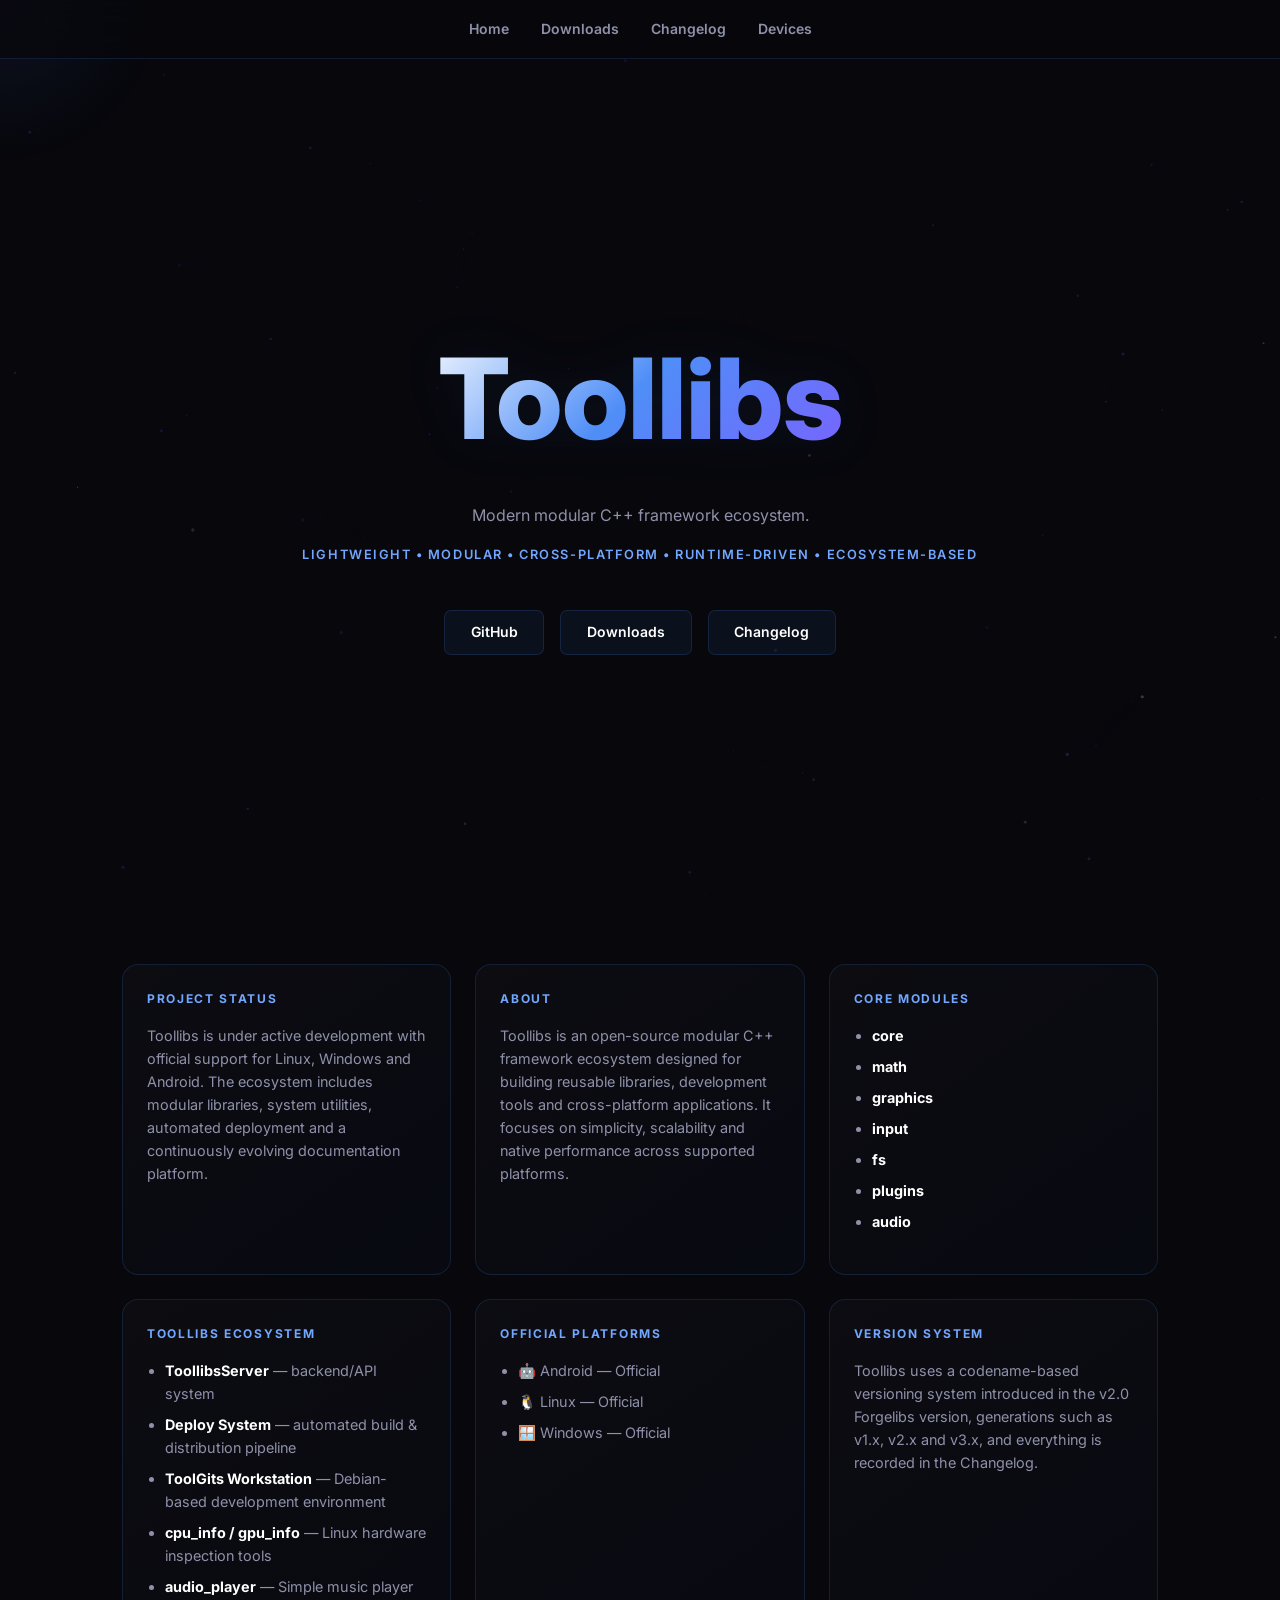
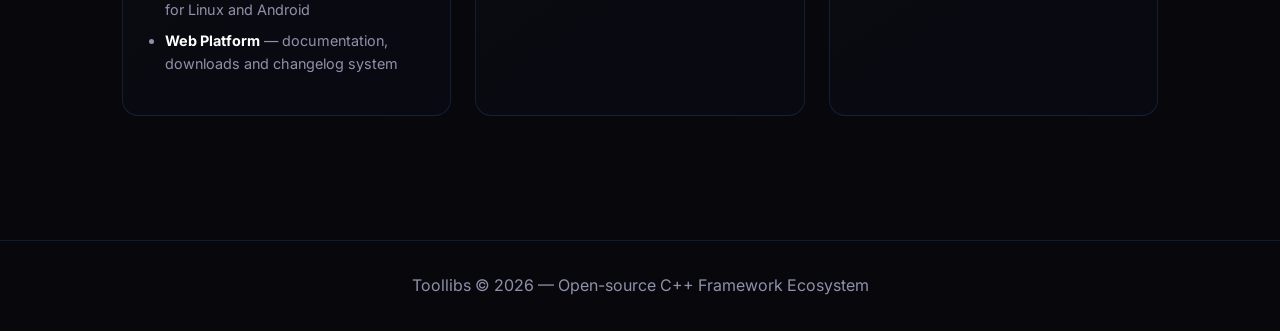
==== commit 99e1f30d: "Update the index.html" ====
--- a/docs/index.html
+++ b/docs/index.html
@@ -4,6 +4,12 @@
   <meta charset="UTF-8">
   <meta name="viewport" content="width=device-width, initial-scale=1.0">
   <title>Toollibs — Modern Modular C++ Framework Ecosystem</title>
+  <meta property="og:title" content="Toollibs — Modern Modular C++ Framework Ecosystem">
+  <meta property="og:description" content="Modern modular C++ framework ecosystem for Linux, Windows and Android.">
+  <meta property="og:type" content="website">
+  <meta property="og:url" content="https://toolgits.github.io/Toollibs/">
+  <meta property="og:image" content="https://toolgits.github.io/Toollibs/assets/Toollibs_newlogo.png">
+  <meta property="og:image:alt" content="Toollibs logo">
   <link rel="preconnect" href="https://fonts.googleapis.com">
   <link rel="preconnect" href="https://fonts.gstatic.com" crossorigin>
   <link href="https://fonts.googleapis.com/css2?family=Inter:wght@400;500;600;700;800&display=swap" rel="stylesheet">
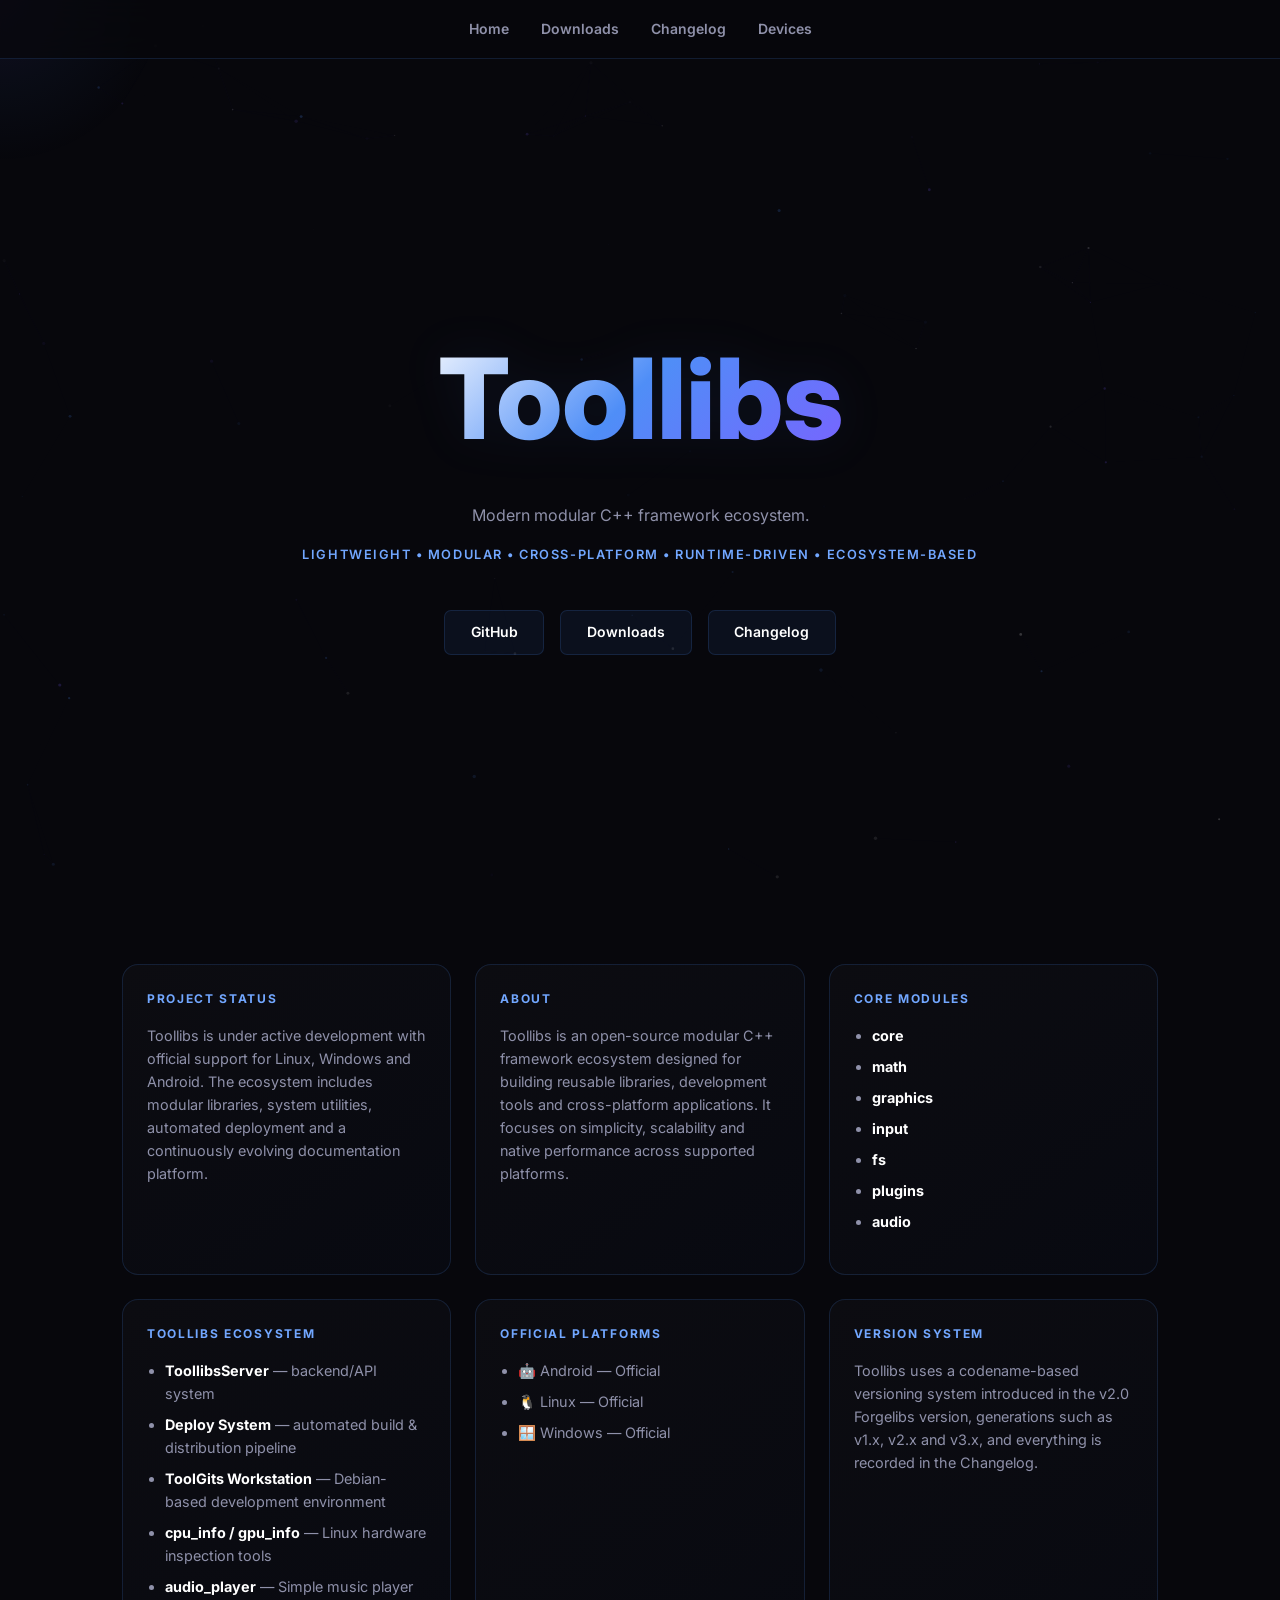
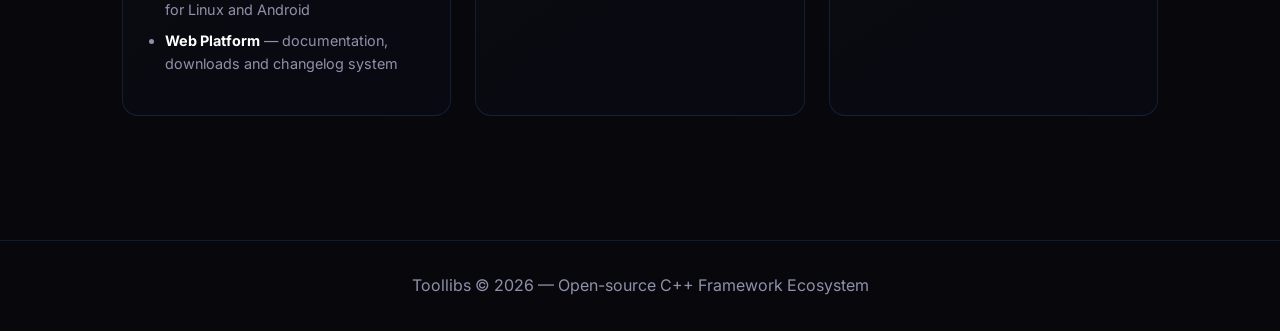
==== commit 15f7c33c: "Update the index.html" ====
--- a/docs/index.html
+++ b/docs/index.html
@@ -4,6 +4,8 @@
   <meta charset="UTF-8">
   <meta name="viewport" content="width=device-width, initial-scale=1.0">
   <title>Toollibs — Modern Modular C++ Framework Ecosystem</title>
+  <meta name="description" content="Toollibs is a modern modular C++ framework ecosystem for Linux, Windows and Android.">
+<link rel="canonical" href="https://toolgits.github.io/Toollibs/">
   <meta property="og:title" content="Toollibs — Modern Modular C++ Framework Ecosystem">
   <meta property="og:description" content="Modern modular C++ framework ecosystem for Linux, Windows and Android.">
   <meta property="og:type" content="website">
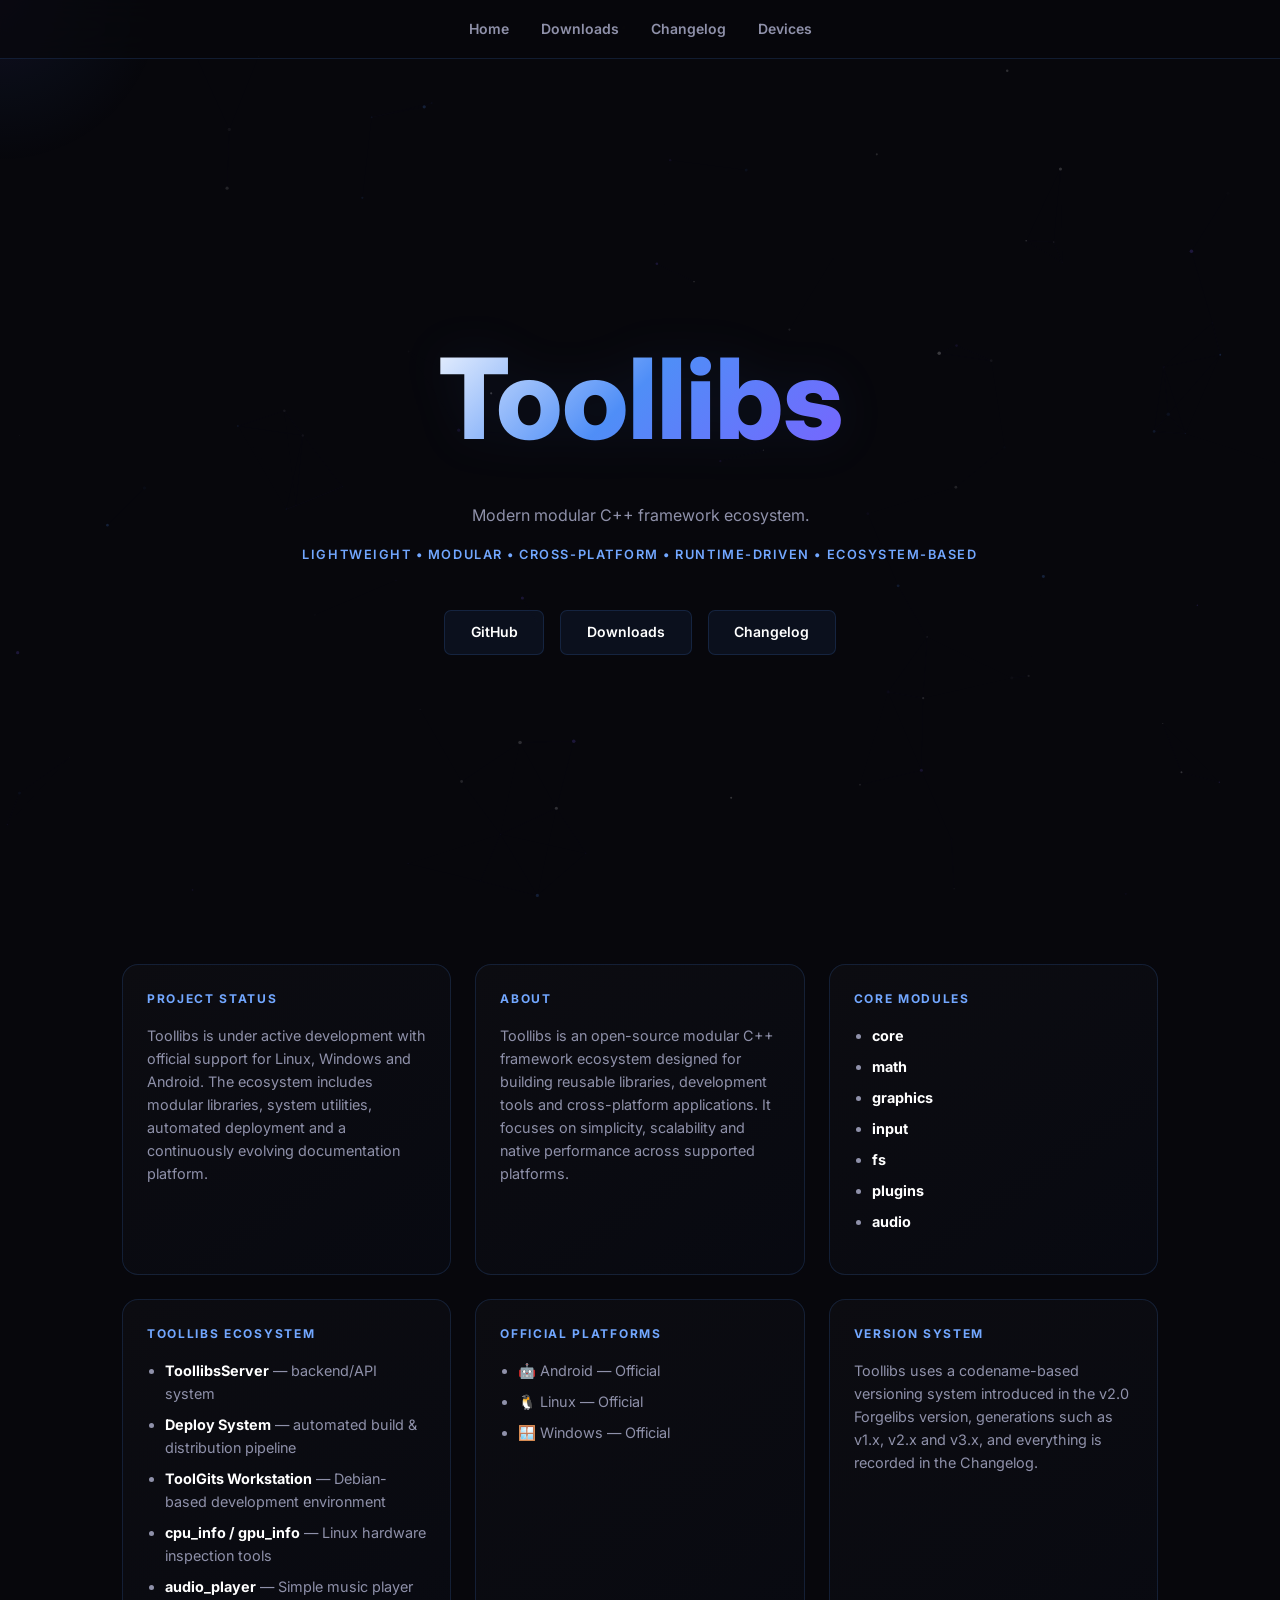
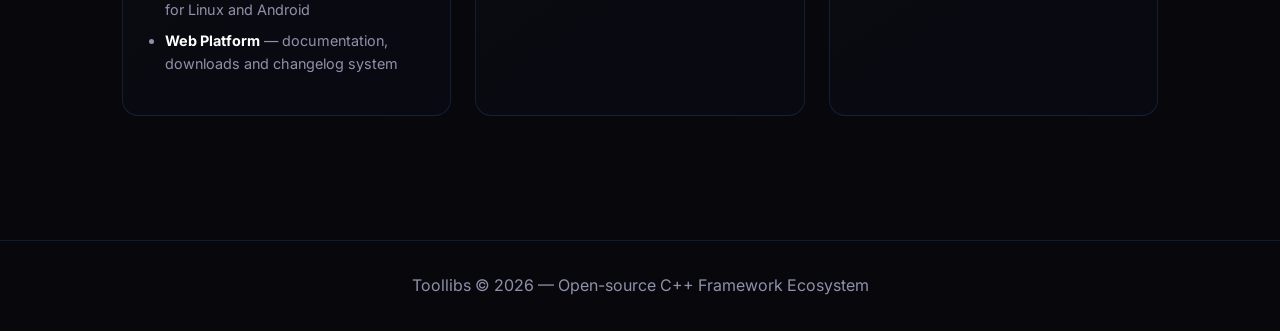
==== commit 0710d9f4: "Update the index.html" ====
--- a/docs/index.html
+++ b/docs/index.html
@@ -5,7 +5,7 @@
   <meta name="viewport" content="width=device-width, initial-scale=1.0">
   <title>Toollibs — Modern Modular C++ Framework Ecosystem</title>
   <meta name="description" content="Toollibs is a modern modular C++ framework ecosystem for Linux, Windows and Android.">
-<link rel="canonical" href="https://toolgits.github.io/Toollibs/">
+  <link rel="canonical" href="https://toolgits.github.io/Toollibs/">
   <meta property="og:title" content="Toollibs — Modern Modular C++ Framework Ecosystem">
   <meta property="og:description" content="Modern modular C++ framework ecosystem for Linux, Windows and Android.">
   <meta property="og:type" content="website">
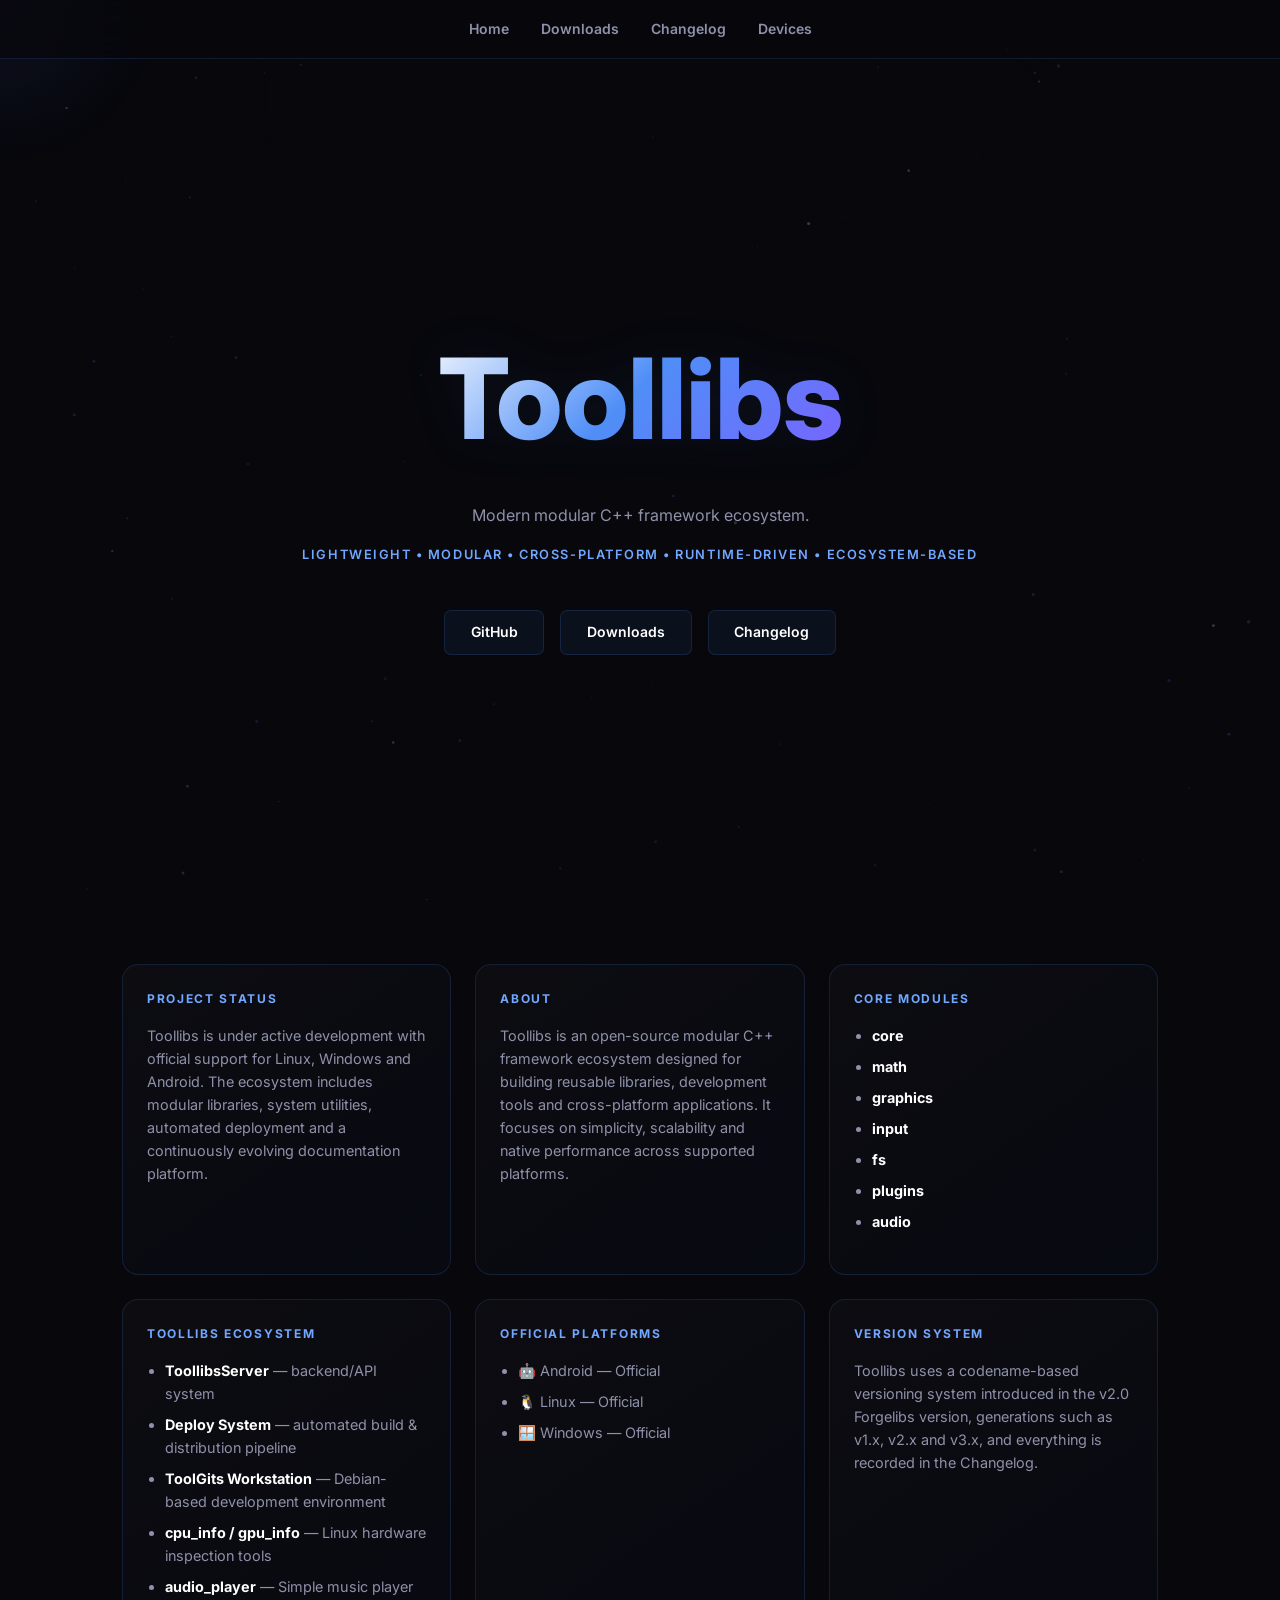
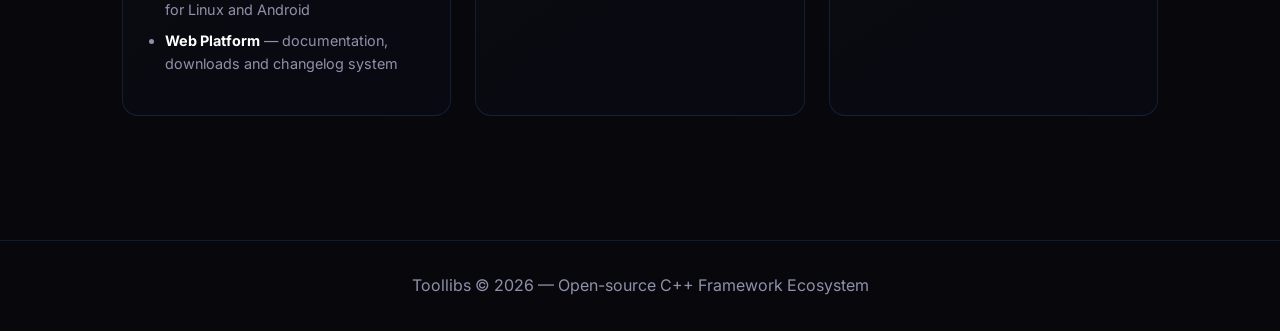
==== commit 620fd622: "Update the index.html" ====
--- a/docs/index.html
+++ b/docs/index.html
@@ -12,6 +12,7 @@
   <meta property="og:url" content="https://toolgits.github.io/Toollibs/">
   <meta property="og:image" content="https://toolgits.github.io/Toollibs/assets/Toollibs_newlogo.png">
   <meta property="og:image:alt" content="Toollibs logo">
+  <meta name="google-site-verification" content="HNL-tHTLrDzS2yHfzAWBgTxmeaYajcRFndB6JZFLwmE" />
   <link rel="preconnect" href="https://fonts.googleapis.com">
   <link rel="preconnect" href="https://fonts.gstatic.com" crossorigin>
   <link href="https://fonts.googleapis.com/css2?family=Inter:wght@400;500;600;700;800&display=swap" rel="stylesheet">
